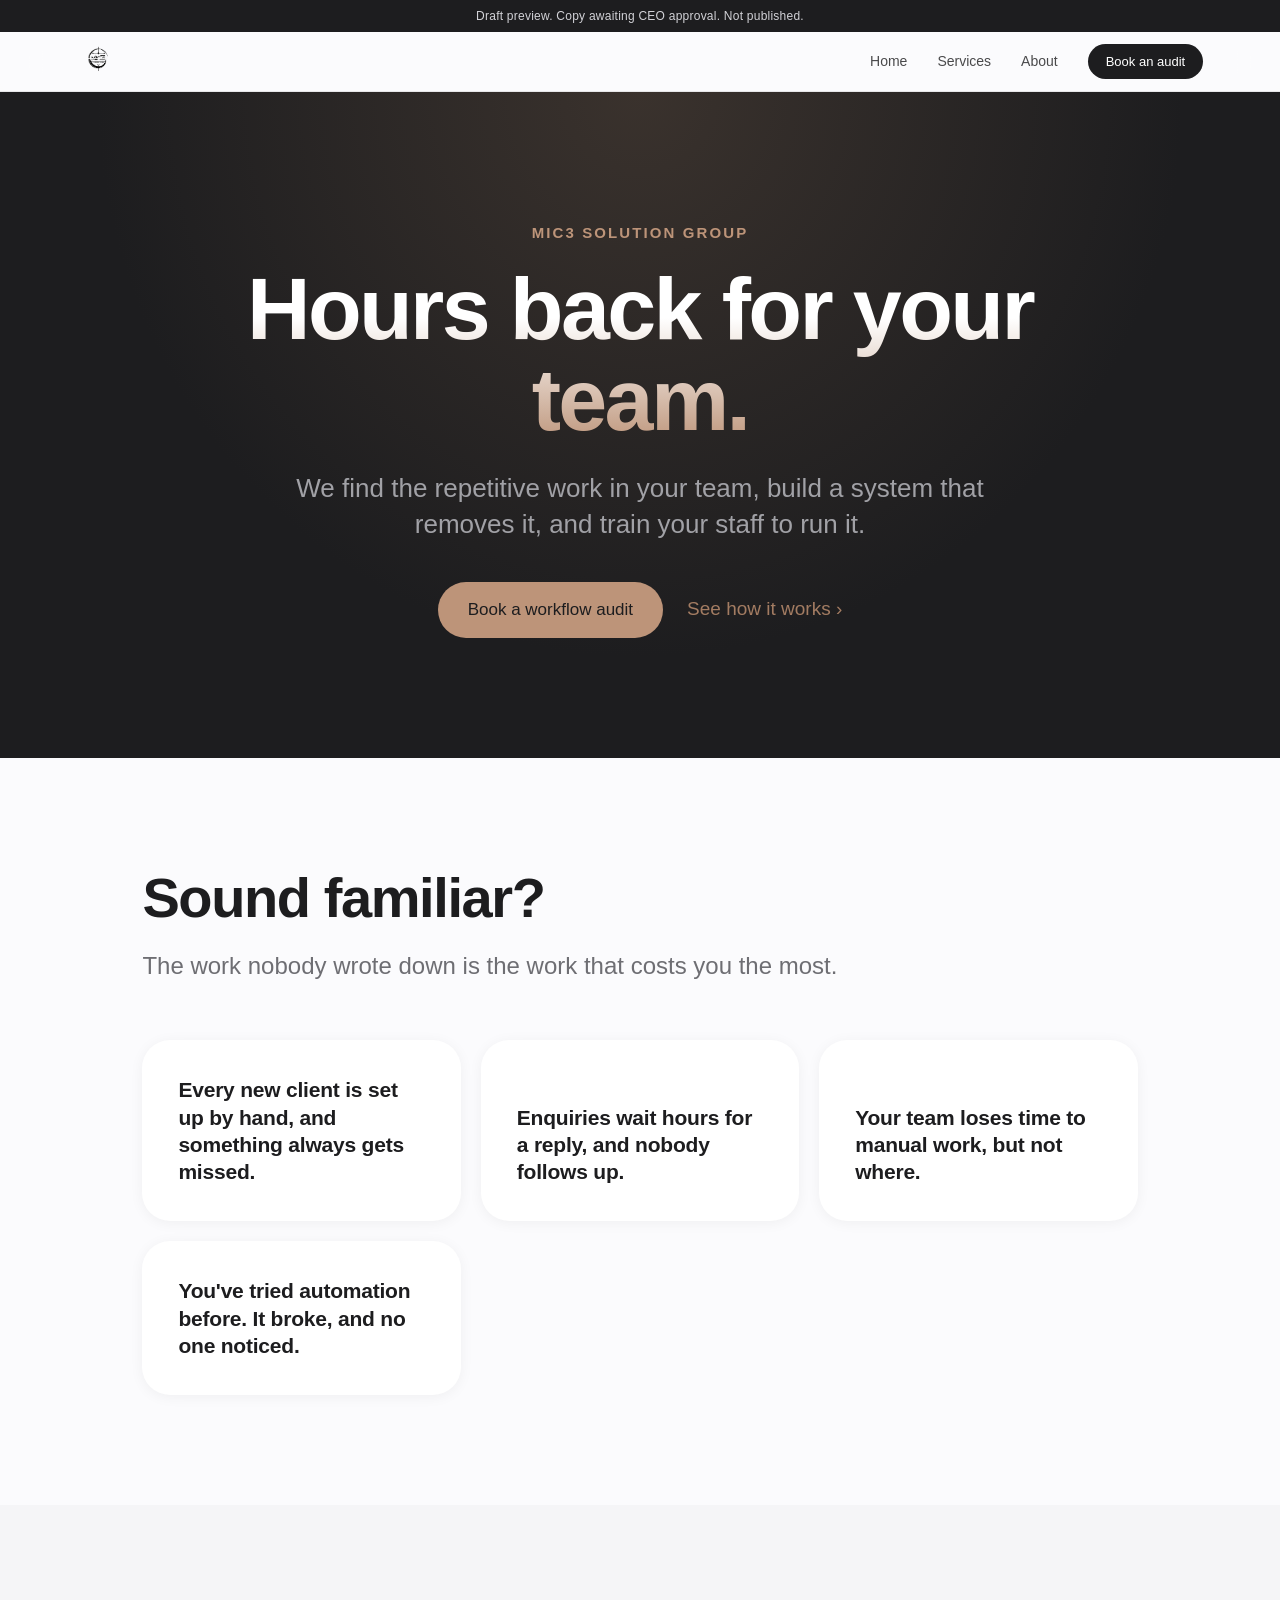
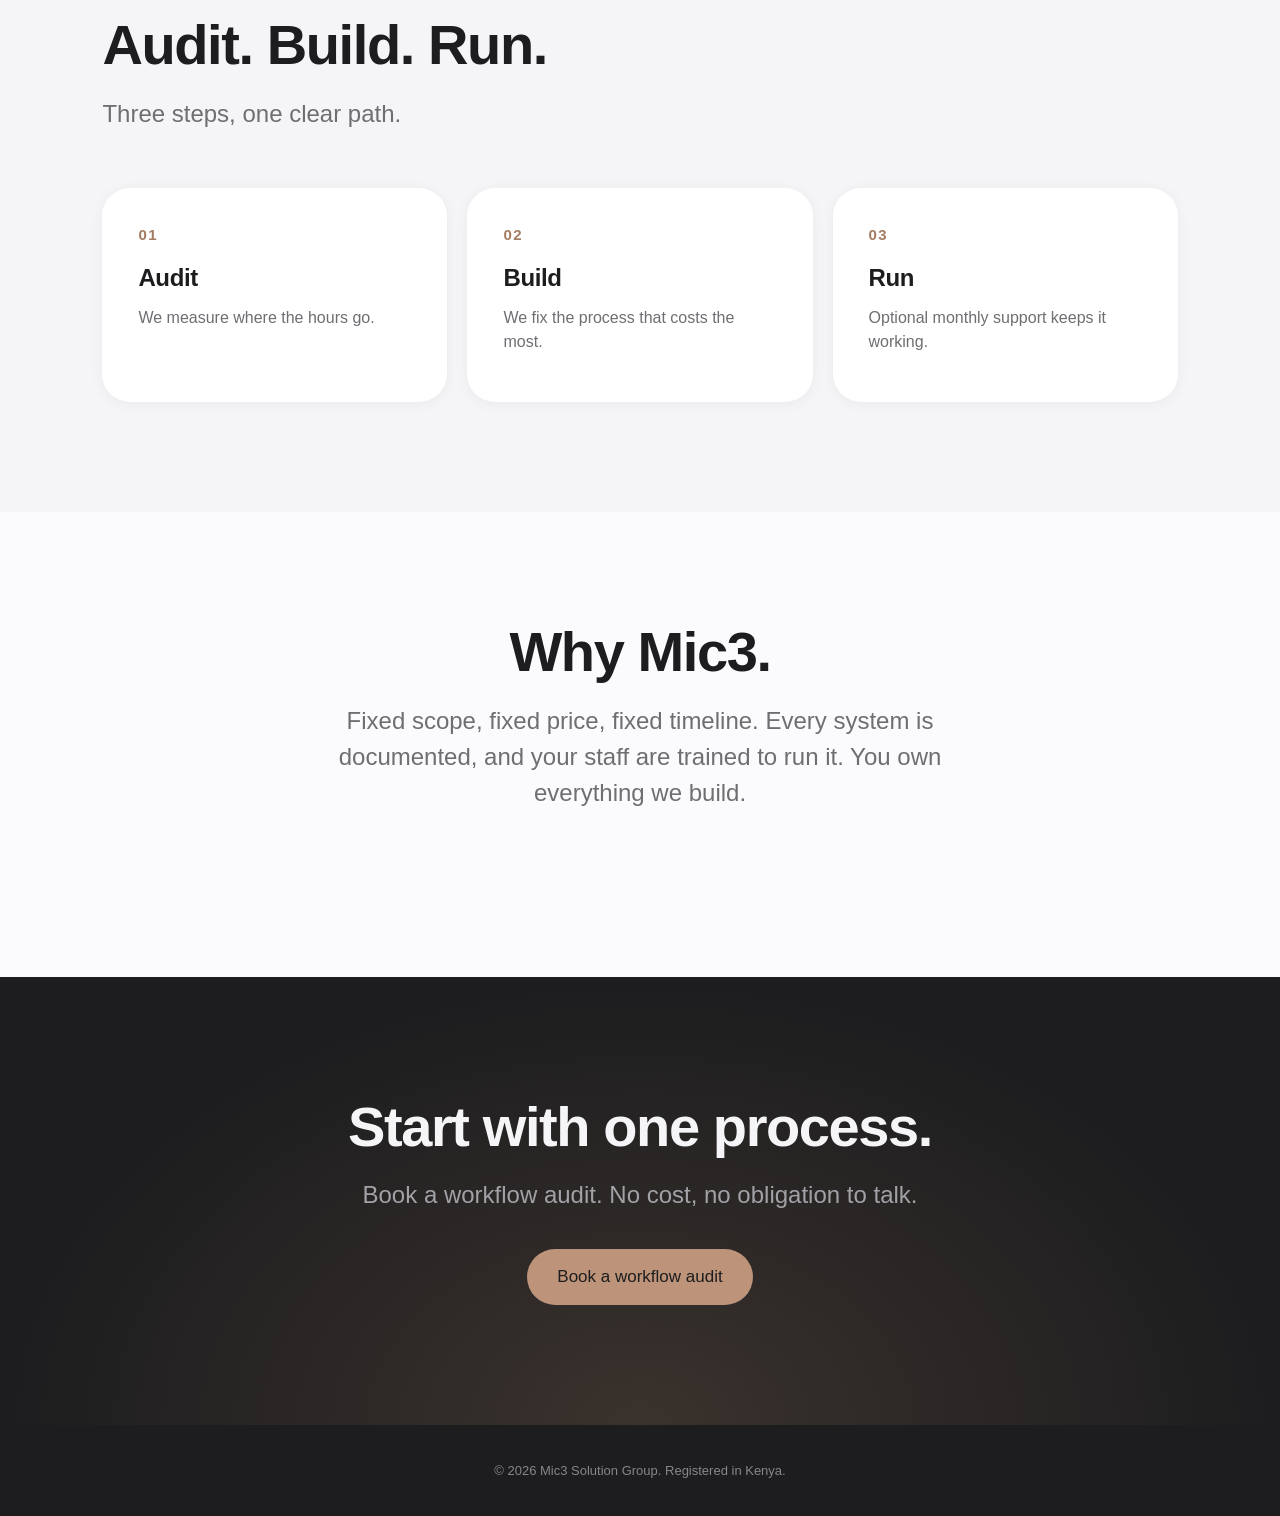
==== index.html @ 52fc053f "Mic3 website draft v1" ====
<!doctype html><html lang="en"><head><meta charset="utf-8"><meta name="viewport" content="width=device-width,initial-scale=1"><title>Mic3 Solution Group</title><link rel="stylesheet" href="style.css"></head><body><div class="draft">Draft preview. Copy awaiting CEO approval. Not published.</div><header><a href="index.html"><img src="assets/logo-black.png" alt="Mic3 Solution Group"></a><nav><a href="index.html">Home</a><a href="services.html">Services</a><a href="about.html">About</a><a class="btn" href="book-an-audit.html">Book an audit</a></nav></header>
<div class="hero"><p class="eyebrow">Mic3 Solution Group</p><h1>Hours back for your team.</h1><p class="sub">We find the repetitive work in your team, build a system that removes it, and train your staff to run it.</p><a class="btn copper" href="book-an-audit.html">Book a workflow audit</a><a class="link" href="#how">See how it works &rsaquo;</a></div>
<section class="pain"><h2 class="reveal">Sound familiar?</h2><p class="lead reveal">The work nobody wrote down is the work that costs you the most.</p><div class="grid">
<div class="card reveal">Every new client is set up by hand, and something always gets missed.</div><div class="card reveal">Enquiries wait hours for a reply, and nobody follows up.</div><div class="card reveal">Your team loses time to manual work, but not where.</div><div class="card reveal">You've tried automation before. It broke, and no one noticed.</div></div></section>
<section class="full" id="how"><div><h2 class="reveal">Audit. Build. Run.</h2><p class="lead reveal">Three steps, one clear path.</p><div class="grid">
<div class="card reveal"><div class="num">01</div><h3>Audit</h3><p>We measure where the hours go.</p></div><div class="card reveal"><div class="num">02</div><h3>Build</h3><p>We fix the process that costs the most.</p></div><div class="card reveal"><div class="num">03</div><h3>Run</h3><p>Optional monthly support keeps it working.</p></div></div></div></section>
<section class="center"><h2 class="reveal">Why Mic3.</h2><p class="lead reveal">Fixed scope, fixed price, fixed timeline. Every system is documented, and your staff are trained to run it. You own everything we build.</p></section>
<section class="cta"><h2 class="reveal">Start with one process.</h2><p class="lead reveal">Book a workflow audit. No cost, no obligation to talk.</p><a class="btn copper" href="book-an-audit.html">Book a workflow audit</a></section>
<footer>&copy; 2026 Mic3 Solution Group. Registered in Kenya.</footer><script src="script.js"></script></body></html>
---- style.css ----
:root{--copper:#bd9479;--copper-d:#a37c62;--ink:#1d1d1f;--grey:#6e6e73;--bg:#fbfbfd;--earth:#5b4f47;--card:#fff}
*{box-sizing:border-box}html{scroll-behavior:smooth}
body{margin:0;font-family:-apple-system,BlinkMacSystemFont,"SF Pro Display","Inter","Segoe UI",Roboto,sans-serif;color:var(--ink);background:var(--bg);line-height:1.5;-webkit-font-smoothing:antialiased}
.draft{background:#1d1d1f;color:#d2d2d7;text-align:center;padding:7px;font-size:12px;letter-spacing:.02em}
header{position:sticky;top:0;z-index:10;display:flex;justify-content:space-between;align-items:center;padding:0 max(6%,24px);height:60px;background:rgba(251,251,253,.72);backdrop-filter:saturate(180%) blur(20px);-webkit-backdrop-filter:saturate(180%) blur(20px);border-bottom:1px solid rgba(0,0,0,.08)}
header img{height:46px;display:block}
nav{display:flex;align-items:center;gap:30px}nav a{color:var(--ink);text-decoration:none;font-size:14px;opacity:.8;transition:.2s}nav a:hover{opacity:1}
nav a.btn{opacity:1;padding:8px 18px;font-size:13px}
.btn{display:inline-block;background:var(--ink);color:#fff;padding:15px 30px;border-radius:980px;text-decoration:none;font-weight:500;font-size:17px;transition:transform .2s,background .2s;border:0}
.btn:hover{background:#000;transform:scale(1.03)}
.btn.copper{background:var(--copper);color:#1d1d1f}.btn.copper:hover{background:var(--copper-d)}
.link{color:var(--copper-d);text-decoration:none;font-size:19px;margin-left:24px}.link:hover{text-decoration:underline}
.hero{text-align:center;padding:130px 8% 120px;background:radial-gradient(ellipse at 50% 0%,#3a322d 0%,#1d1d1f 60%);color:#f5f5f7}
.eyebrow{color:var(--copper);font-size:15px;font-weight:600;letter-spacing:.14em;text-transform:uppercase;margin:0 0 18px}
.hero h1{font-size:clamp(42px,7.5vw,88px);line-height:1.04;letter-spacing:-.03em;font-weight:700;margin:0 auto 24px;max-width:960px;background:linear-gradient(180deg,#fff 30%,#bd9479);-webkit-background-clip:text;background-clip:text;color:transparent}
.hero p.sub{font-size:clamp(19px,2.2vw,26px);color:#a1a1a6;max-width:700px;margin:0 auto 40px;line-height:1.4}
section{padding:110px max(8%,24px);max-width:1200px;margin:0 auto}
section.full{max-width:none;background:#f5f5f7}section.full>div{max-width:1200px;margin:0 auto}
h2{font-size:clamp(32px,5vw,56px);line-height:1.08;letter-spacing:-.025em;font-weight:700;margin:0 0 20px;color:var(--ink)}
.lead{font-size:clamp(18px,2vw,24px);color:var(--grey);max-width:720px;margin:0 0 56px}
.grid{display:grid;grid-template-columns:repeat(auto-fit,minmax(260px,1fr));gap:20px}
.card{background:var(--card);border-radius:28px;padding:36px;box-shadow:0 2px 14px rgba(0,0,0,.05);transition:transform .35s,box-shadow .35s}
.card:hover{transform:translateY(-6px);box-shadow:0 18px 40px rgba(0,0,0,.09)}
.card h3{font-size:24px;letter-spacing:-.015em;margin:0 0 10px}.card p{color:var(--grey);margin:0 0 12px}
.num{font-size:15px;font-weight:600;color:var(--copper-d);margin-bottom:14px;letter-spacing:.1em}
.price{color:var(--copper-d)!important;font-weight:600;font-size:17px}
.pain .card{font-size:21px;font-weight:600;letter-spacing:-.01em;line-height:1.3;min-height:150px;display:flex;align-items:flex-end}
.center{text-align:center}.center .lead{margin-left:auto;margin-right:auto}
.cta{background:radial-gradient(ellipse at 50% 100%,#3a322d 0%,#1d1d1f 70%);color:#f5f5f7;max-width:none;text-align:center;padding:120px 8%}
.cta h2{color:#f5f5f7}.cta .lead{color:#a1a1a6;margin:0 auto 36px}
form{max-width:560px;display:grid;gap:14px}
input,select,textarea{padding:16px 18px;border:1px solid #d2d2d7;border-radius:14px;font:inherit;font-size:17px;width:100%;background:#fff;transition:.2s}
input:focus,select:focus,textarea:focus{outline:none;border-color:var(--copper);box-shadow:0 0 0 4px rgba(189,148,121,.25)}
small{color:var(--grey)}
.page{padding-top:90px}
footer{padding:36px max(8%,24px);background:#1d1d1f;color:#86868b;font-size:13px;text-align:center}
.reveal{opacity:0;transform:translateY(34px);transition:opacity .9s ease,transform .9s ease}.reveal.in{opacity:1;transform:none}
@media(max-width:700px){nav a:not(.btn){display:none}section{padding:70px 24px}.hero{padding:90px 24px}}
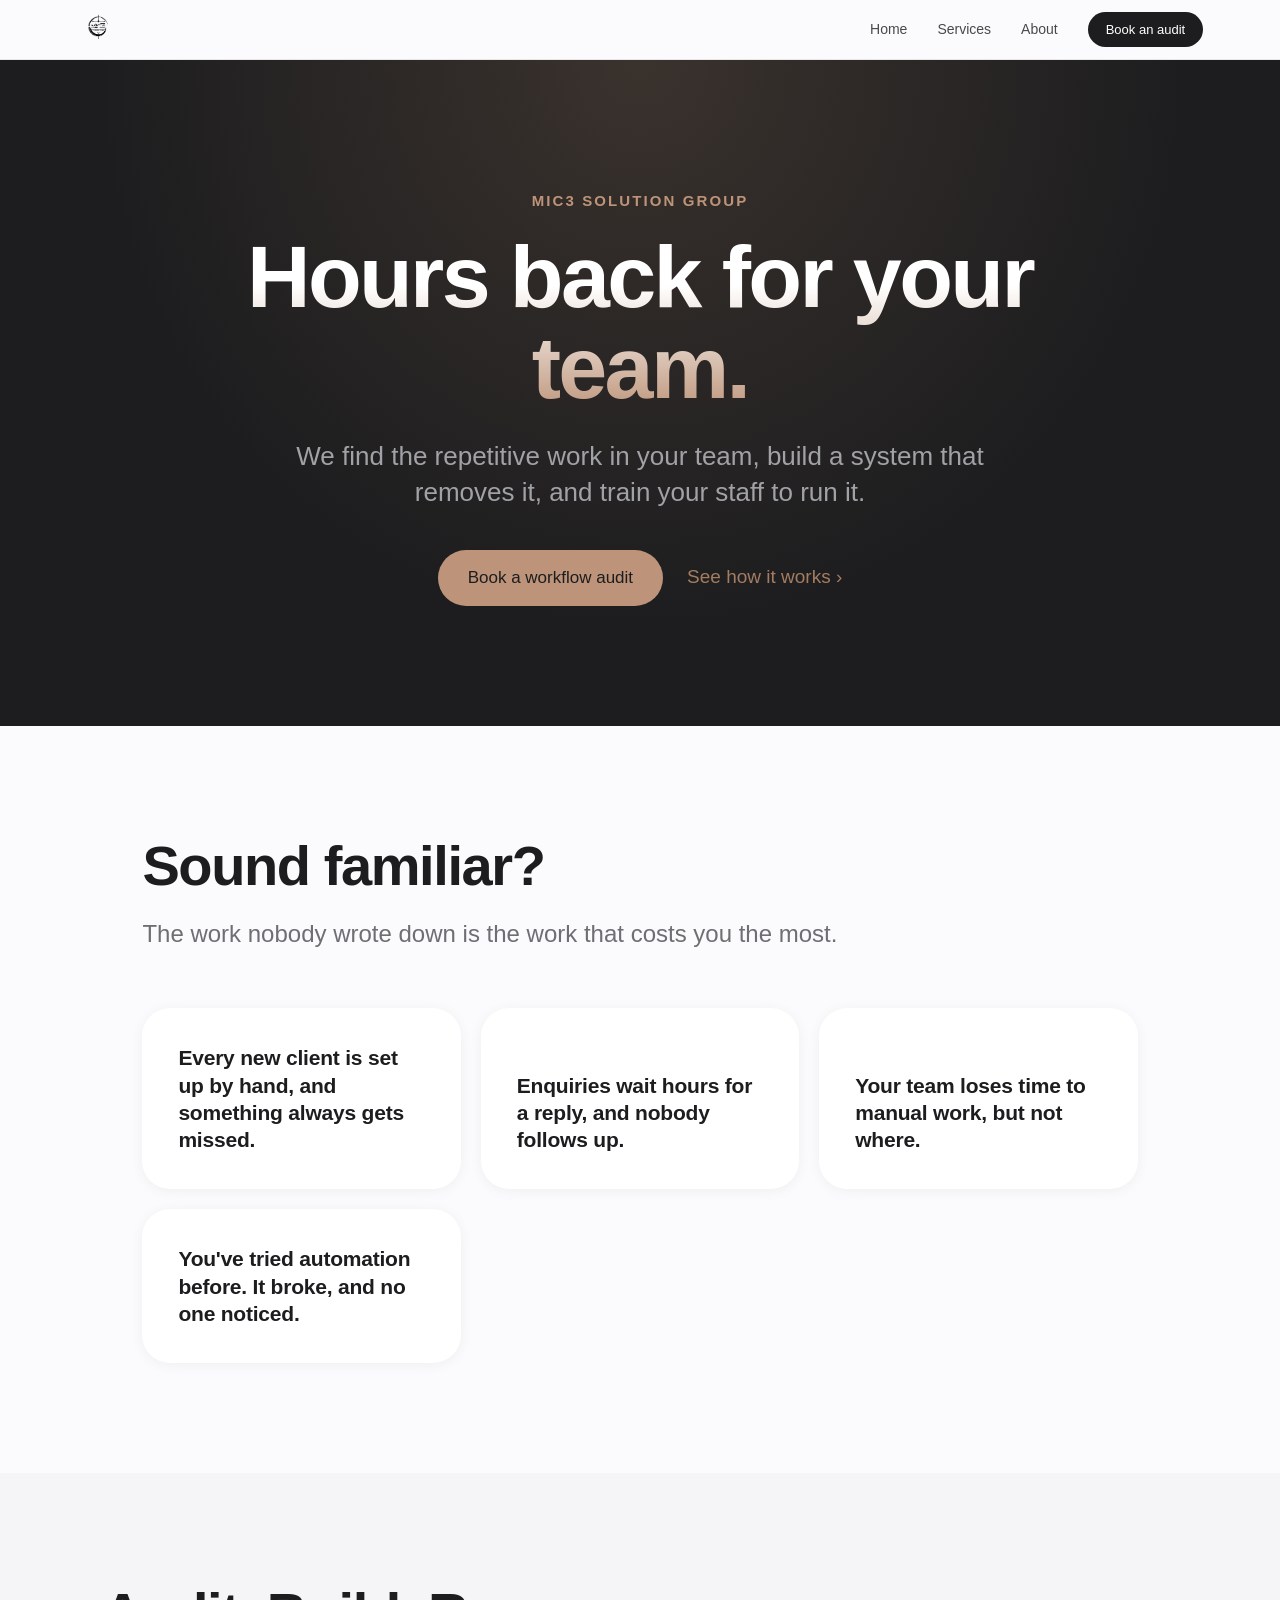
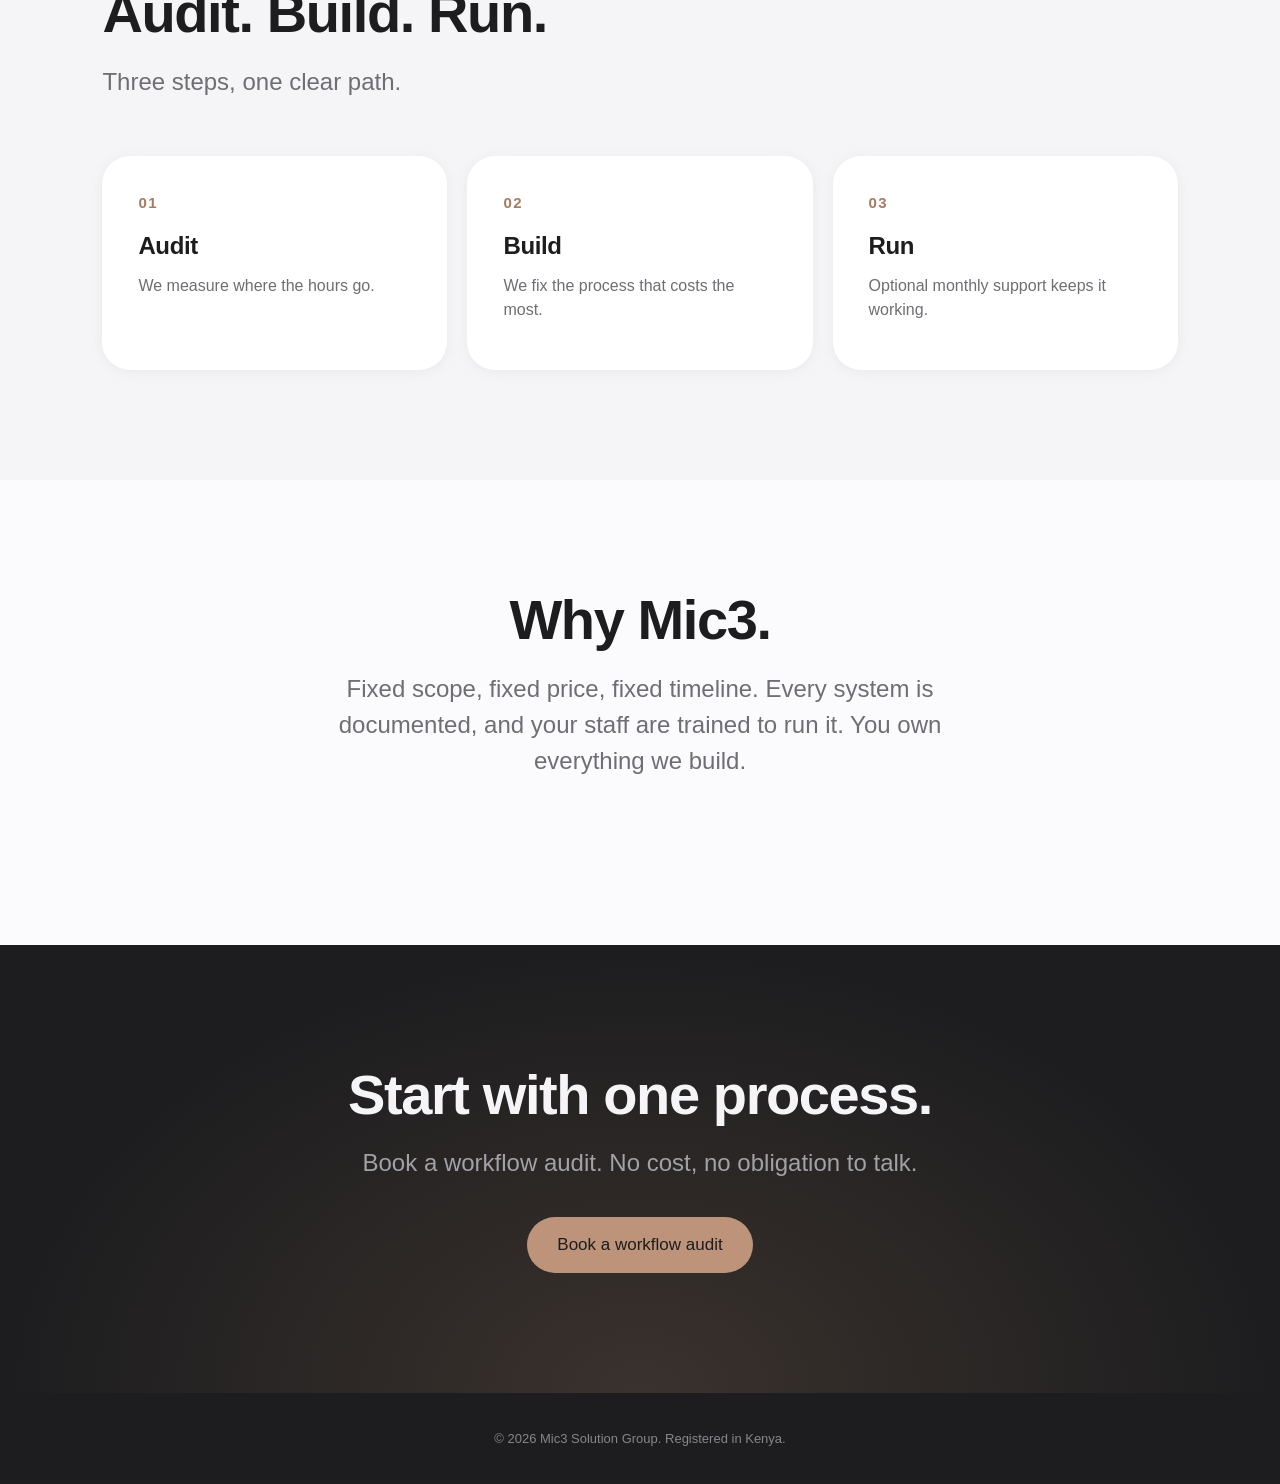
==== commit ddbd0970: "Remove draft banner" ====
--- a/index.html
+++ b/index.html
@@ -1,4 +1,4 @@
-<!doctype html><html lang="en"><head><meta charset="utf-8"><meta name="viewport" content="width=device-width,initial-scale=1"><title>Mic3 Solution Group</title><link rel="stylesheet" href="style.css"></head><body><div class="draft">Draft preview. Copy awaiting CEO approval. Not published.</div><header><a href="index.html"><img src="assets/logo-black.png" alt="Mic3 Solution Group"></a><nav><a href="index.html">Home</a><a href="services.html">Services</a><a href="about.html">About</a><a class="btn" href="book-an-audit.html">Book an audit</a></nav></header>
+<!doctype html><html lang="en"><head><meta charset="utf-8"><meta name="viewport" content="width=device-width,initial-scale=1"><title>Mic3 Solution Group</title><link rel="stylesheet" href="style.css"></head><body><header><a href="index.html"><img src="assets/logo-black.png" alt="Mic3 Solution Group"></a><nav><a href="index.html">Home</a><a href="services.html">Services</a><a href="about.html">About</a><a class="btn" href="book-an-audit.html">Book an audit</a></nav></header>
 <div class="hero"><p class="eyebrow">Mic3 Solution Group</p><h1>Hours back for your team.</h1><p class="sub">We find the repetitive work in your team, build a system that removes it, and train your staff to run it.</p><a class="btn copper" href="book-an-audit.html">Book a workflow audit</a><a class="link" href="#how">See how it works &rsaquo;</a></div>
 <section class="pain"><h2 class="reveal">Sound familiar?</h2><p class="lead reveal">The work nobody wrote down is the work that costs you the most.</p><div class="grid">
 <div class="card reveal">Every new client is set up by hand, and something always gets missed.</div><div class="card reveal">Enquiries wait hours for a reply, and nobody follows up.</div><div class="card reveal">Your team loses time to manual work, but not where.</div><div class="card reveal">You've tried automation before. It broke, and no one noticed.</div></div></section>
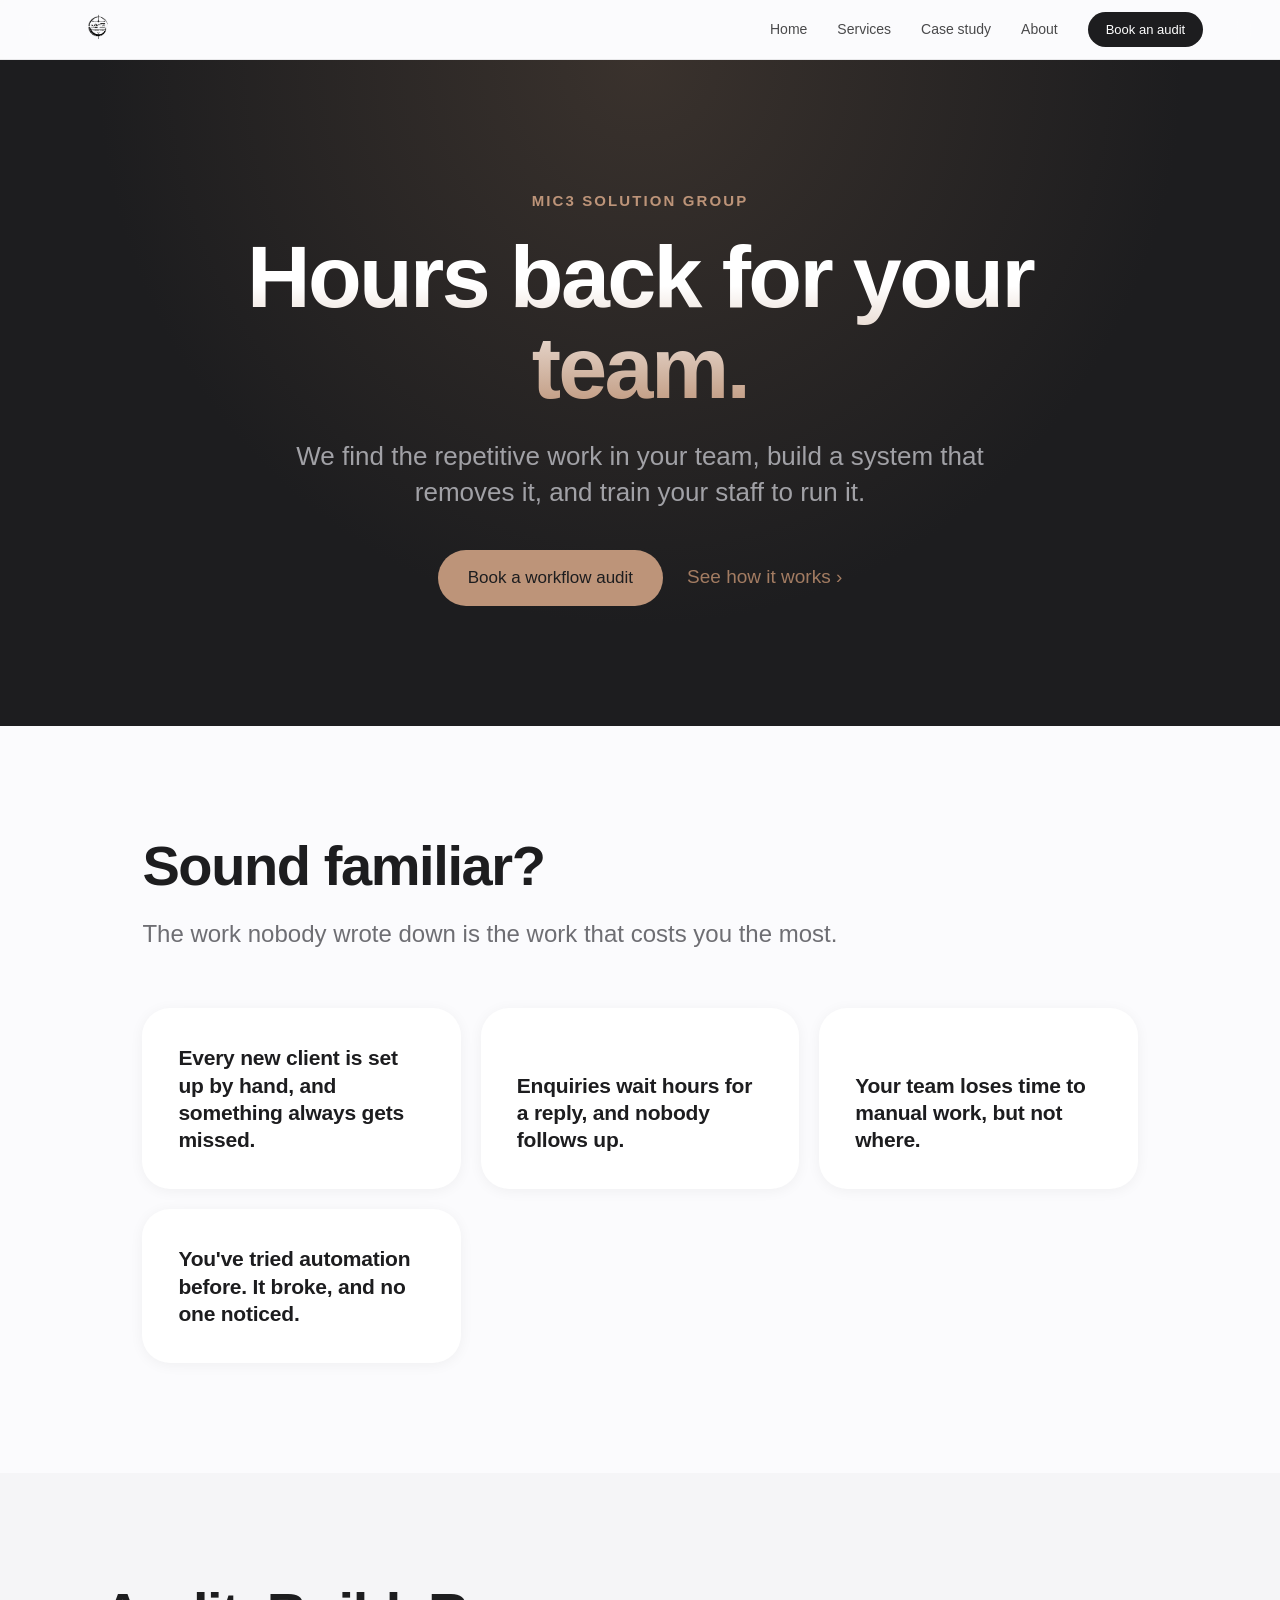
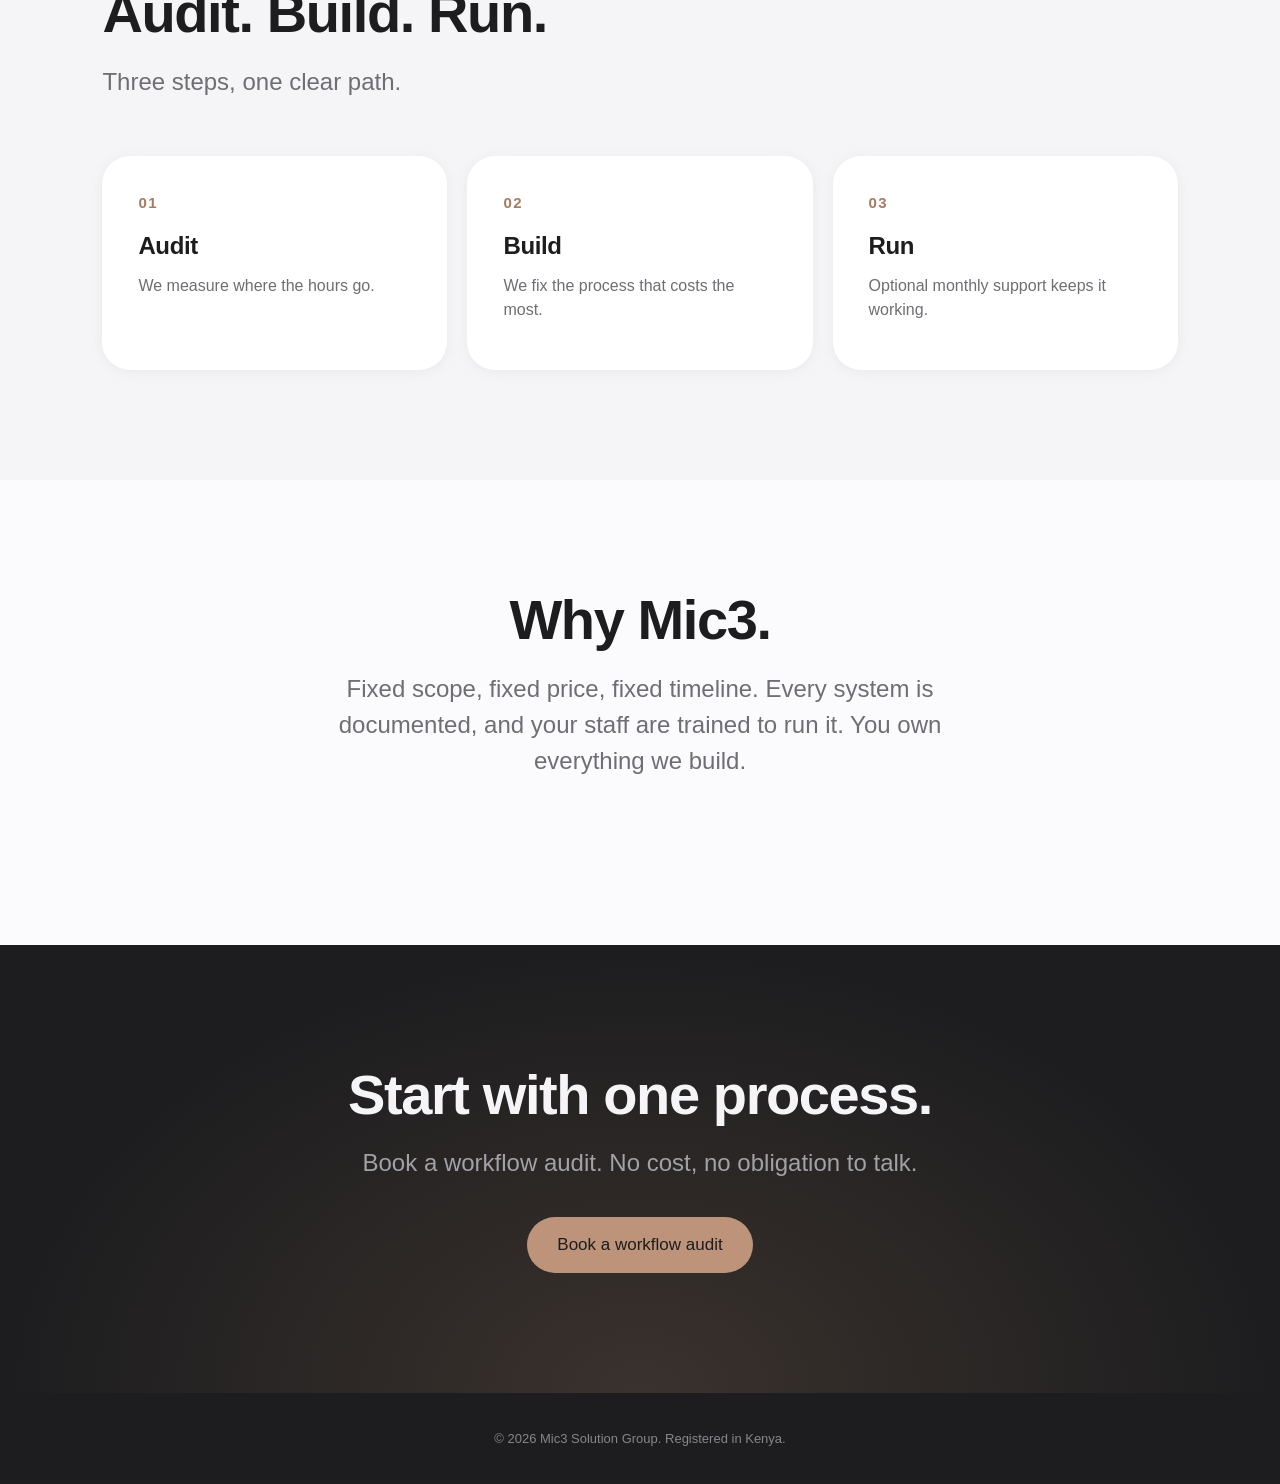
==== commit 58a2fdb5: "Add case study page and nav link" ====
--- a/index.html
+++ b/index.html
@@ -1,4 +1,4 @@
-<!doctype html><html lang="en"><head><meta charset="utf-8"><meta name="viewport" content="width=device-width,initial-scale=1"><title>Mic3 Solution Group</title><link rel="stylesheet" href="style.css"></head><body><header><a href="index.html"><img src="assets/logo-black.png" alt="Mic3 Solution Group"></a><nav><a href="index.html">Home</a><a href="services.html">Services</a><a href="about.html">About</a><a class="btn" href="book-an-audit.html">Book an audit</a></nav></header>
+<!doctype html><html lang="en"><head><meta charset="utf-8"><meta name="viewport" content="width=device-width,initial-scale=1"><title>Mic3 Solution Group</title><link rel="stylesheet" href="style.css"></head><body><header><a href="index.html"><img src="assets/logo-black.png" alt="Mic3 Solution Group"></a><nav><a href="index.html">Home</a><a href="services.html">Services</a><a href="case-study.html">Case study</a><a href="about.html">About</a><a class="btn" href="book-an-audit.html">Book an audit</a></nav></header>
 <div class="hero"><p class="eyebrow">Mic3 Solution Group</p><h1>Hours back for your team.</h1><p class="sub">We find the repetitive work in your team, build a system that removes it, and train your staff to run it.</p><a class="btn copper" href="book-an-audit.html">Book a workflow audit</a><a class="link" href="#how">See how it works &rsaquo;</a></div>
 <section class="pain"><h2 class="reveal">Sound familiar?</h2><p class="lead reveal">The work nobody wrote down is the work that costs you the most.</p><div class="grid">
 <div class="card reveal">Every new client is set up by hand, and something always gets missed.</div><div class="card reveal">Enquiries wait hours for a reply, and nobody follows up.</div><div class="card reveal">Your team loses time to manual work, but not where.</div><div class="card reveal">You've tried automation before. It broke, and no one noticed.</div></div></section>
--- a/style.css
+++ b/style.css
@@ -36,3 +36,12 @@
 footer{padding:36px max(8%,24px);background:#1d1d1f;color:#86868b;font-size:13px;text-align:center}
 .reveal{opacity:0;transform:translateY(34px);transition:opacity .9s ease,transform .9s ease}.reveal.in{opacity:1;transform:none}
 @media(max-width:700px){nav a:not(.btn){display:none}section{padding:70px 24px}.hero{padding:90px 24px}}
+.cs-hero{padding:120px 8% 90px;text-align:left}
+.cs-hero h1{font-size:clamp(38px,6vw,68px);margin:0 0 20px;max-width:900px}
+.tag{display:inline-block;border:1px solid var(--copper);color:var(--copper);border-radius:980px;padding:6px 16px;font-size:13px;letter-spacing:.08em;text-transform:uppercase;margin-bottom:24px}
+.stats{display:grid;grid-template-columns:repeat(auto-fit,minmax(240px,1fr));gap:20px;margin-top:-60px;position:relative;z-index:2;padding:0 max(8%,24px);max-width:1200px;margin-left:auto;margin-right:auto}
+.stat{background:#fff;border-radius:28px;padding:34px;box-shadow:0 12px 40px rgba(0,0,0,.1)}
+.stat .big{font-size:48px;font-weight:700;letter-spacing:-.03em;color:var(--copper-d);line-height:1}
+.stat .lbl{font-weight:600;margin:10px 0 6px}.stat small{display:block}
+.two{display:grid;grid-template-columns:1fr 2fr;gap:50px}@media(max-width:800px){.two{grid-template-columns:1fr}}
+.two h2{font-size:34px}.two ul{padding-left:20px;color:var(--grey);font-size:19px}.two li{margin-bottom:12px}.two p{color:var(--grey);font-size:19px;margin-top:0}
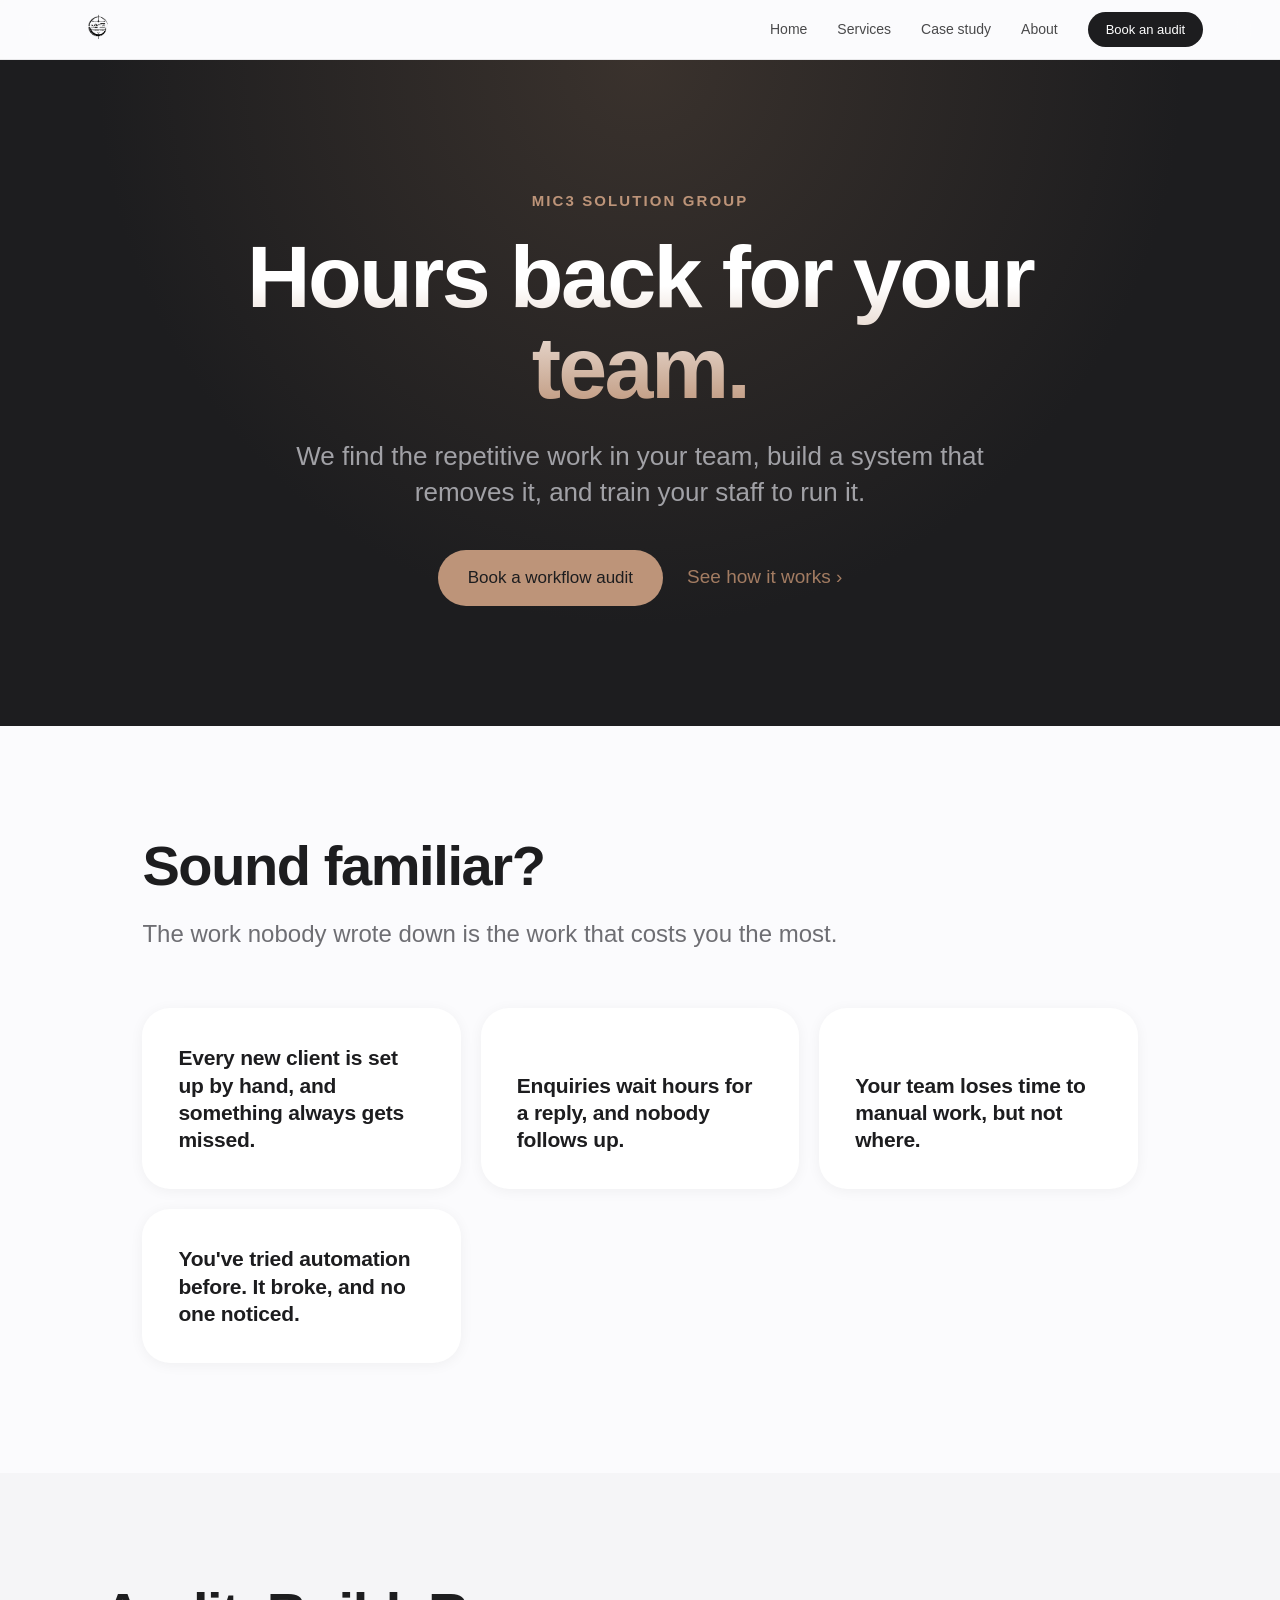
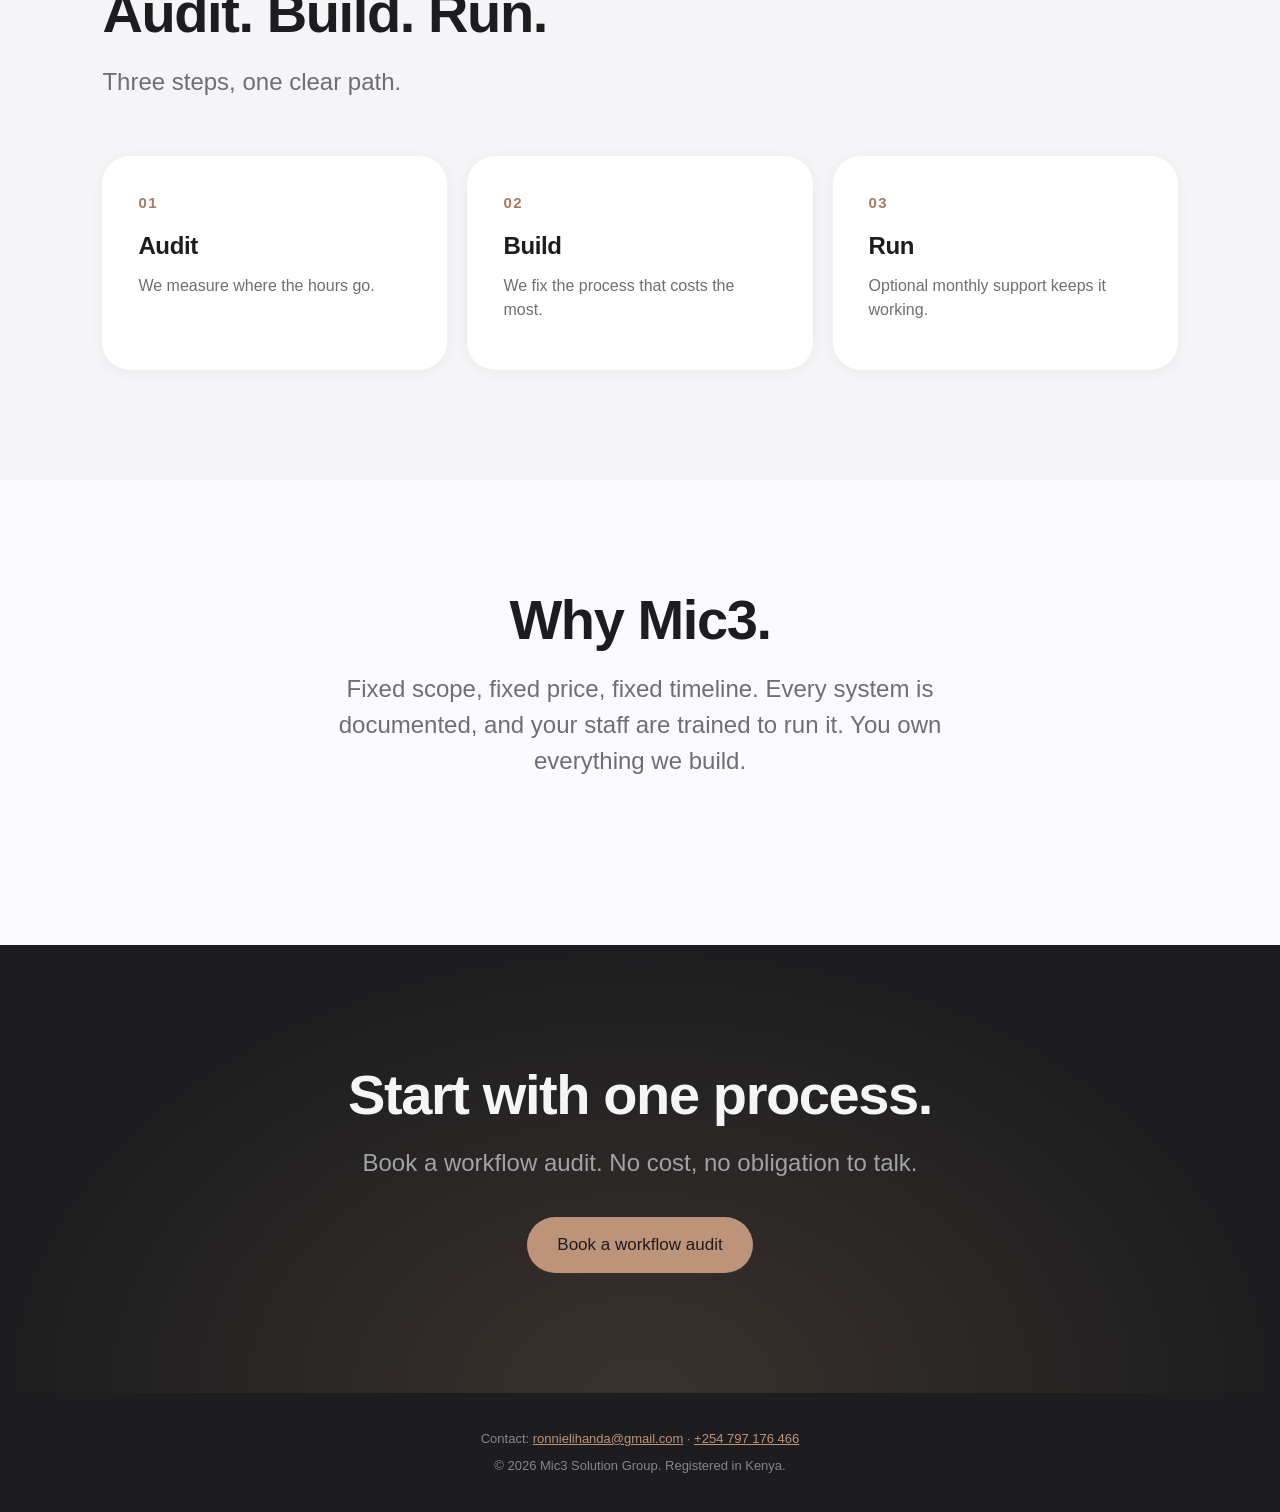
==== commit 6cf9e093: "Add official contact email and phone to footer and booking page" ====
--- a/index.html
+++ b/index.html
@@ -6,4 +6,4 @@
 <div class="card reveal"><div class="num">01</div><h3>Audit</h3><p>We measure where the hours go.</p></div><div class="card reveal"><div class="num">02</div><h3>Build</h3><p>We fix the process that costs the most.</p></div><div class="card reveal"><div class="num">03</div><h3>Run</h3><p>Optional monthly support keeps it working.</p></div></div></div></section>
 <section class="center"><h2 class="reveal">Why Mic3.</h2><p class="lead reveal">Fixed scope, fixed price, fixed timeline. Every system is documented, and your staff are trained to run it. You own everything we build.</p></section>
 <section class="cta"><h2 class="reveal">Start with one process.</h2><p class="lead reveal">Book a workflow audit. No cost, no obligation to talk.</p><a class="btn copper" href="book-an-audit.html">Book a workflow audit</a></section>
-<footer>&copy; 2026 Mic3 Solution Group. Registered in Kenya.</footer><script src="script.js"></script></body></html>
+<footer><p style="margin:0 0 8px">Contact: <a href="mailto:ronnielihanda@gmail.com" style="color:#bd9479">ronnielihanda@gmail.com</a> &middot; <a href="tel:+254797176466" style="color:#bd9479">+254 797 176 466</a></p>&copy; 2026 Mic3 Solution Group. Registered in Kenya.</footer><script src="script.js"></script></body></html>
--- a/style.css
+++ b/style.css
@@ -35,7 +35,7 @@
 .page{padding-top:90px}
 footer{padding:36px max(8%,24px);background:#1d1d1f;color:#86868b;font-size:13px;text-align:center}
 .reveal{opacity:0;transform:translateY(34px);transition:opacity .9s ease,transform .9s ease}.reveal.in{opacity:1;transform:none}
-@media(max-width:700px){nav a:not(.btn){display:none}section{padding:70px 24px}.hero{padding:90px 24px}}
+@media(max-width:700px){section{padding:70px 24px}.hero{padding:90px 24px}}
 .cs-hero{padding:120px 8% 90px;text-align:left}
 .cs-hero h1{font-size:clamp(38px,6vw,68px);margin:0 0 20px;max-width:900px}
 .tag{display:inline-block;border:1px solid var(--copper);color:var(--copper);border-radius:980px;padding:6px 16px;font-size:13px;letter-spacing:.08em;text-transform:uppercase;margin-bottom:24px}
@@ -45,3 +45,40 @@
 .stat .lbl{font-weight:600;margin:10px 0 6px}.stat small{display:block}
 .two{display:grid;grid-template-columns:1fr 2fr;gap:50px}@media(max-width:800px){.two{grid-template-columns:1fr}}
 .two h2{font-size:34px}.two ul{padding-left:20px;color:var(--grey);font-size:19px}.two li{margin-bottom:12px}.two p{color:var(--grey);font-size:19px;margin-top:0}
+.facts{display:grid;grid-template-columns:repeat(auto-fit,minmax(200px,1fr));gap:16px;margin-top:10px}
+.facts div{background:#fff;border-radius:20px;padding:22px;box-shadow:0 2px 14px rgba(0,0,0,.05)}
+.facts b{display:block;font-size:13px;letter-spacing:.1em;text-transform:uppercase;color:var(--copper-d);margin-bottom:6px}
+.flow{display:flex;flex-wrap:wrap;gap:10px;align-items:stretch;margin:12px 0 34px}
+.flow span{flex:1 1 130px;border-radius:18px;padding:18px 14px;text-align:center;font-weight:600;font-size:15px;position:relative}
+.flow.before span{background:#e8e4e0;color:#5b4f47}
+.flow.after span{background:var(--copper);color:#1d1d1f}
+.flow span:not(:last-child)::after{content:"\203A";position:absolute;right:-12px;top:50%;transform:translateY(-50%);font-size:24px;color:#5b4f47;z-index:2}
+.flowlabel{font-size:14px;letter-spacing:.1em;text-transform:uppercase;font-weight:600;color:var(--grey);margin:0}
+.tbl{width:100%;border-collapse:separate;border-spacing:0;background:#fff;border-radius:22px;overflow:hidden;box-shadow:0 2px 14px rgba(0,0,0,.05);font-size:17px}
+.tbl th{background:#1d1d1f;color:#fff;text-align:left;padding:16px 20px;font-weight:600;font-size:14px;letter-spacing:.06em;text-transform:uppercase}
+.tbl td{padding:16px 20px;border-top:1px solid #eee;color:var(--grey);vertical-align:top}
+.tbl td:first-child{color:var(--ink);font-weight:600}
+.tbl td.win{color:var(--copper-d);font-weight:700}
+.bars{margin-top:30px}.bar{display:flex;align-items:center;gap:14px;margin:10px 0}.bar i{width:70px;font-style:normal;font-weight:600;font-size:15px}
+.bar em{display:block;height:34px;border-radius:10px;font-style:normal;color:#1d1d1f;font-weight:700;padding:6px 12px;font-size:15px;white-space:nowrap}
+.bar .b1{background:#cfc8c2;width:18%}.bar .b2{background:var(--copper);width:100%}
+.stack{display:block}.stack h2{font-size:34px}.stack .intro{color:var(--grey);font-size:19px;max-width:720px;margin:0 0 28px}
+@media(max-width:700px){.flow span:not(:last-child)::after{display:none}.tbl{font-size:15px}.tbl th,.tbl td{padding:12px}}
+
+.menu-btn{display:none;background:none;border:0;width:44px;height:44px;cursor:pointer;padding:10px;margin-left:8px}
+.menu-btn span,.menu-btn span::before,.menu-btn span::after{display:block;width:24px;height:2px;background:var(--ink);border-radius:2px;position:relative;transition:.25s}
+.menu-btn span::before,.menu-btn span::after{content:"";position:absolute;left:0}
+.menu-btn span::before{top:-7px}.menu-btn span::after{top:7px}
+header.open .menu-btn span{background:transparent}
+header.open .menu-btn span::before{top:0;transform:rotate(45deg)}
+header.open .menu-btn span::after{top:0;transform:rotate(-45deg)}
+@media(max-width:820px){
+header{flex-wrap:wrap;height:auto;min-height:60px;padding-top:7px;padding-bottom:7px}
+.menu-btn{display:block;margin-left:auto}
+nav{display:none;width:100%;flex-direction:column;align-items:stretch;gap:0;padding:6px 0 14px}
+header.open nav{display:flex}
+nav a{padding:14px 4px;font-size:18px;opacity:1;border-bottom:1px solid rgba(0,0,0,.08)}
+nav a.btn{margin-top:14px;text-align:center;padding:14px 18px;font-size:16px;border-bottom:0;color:#fff}
+}
+img{max-width:100%;height:auto}
+.tbl{display:block;overflow-x:auto}
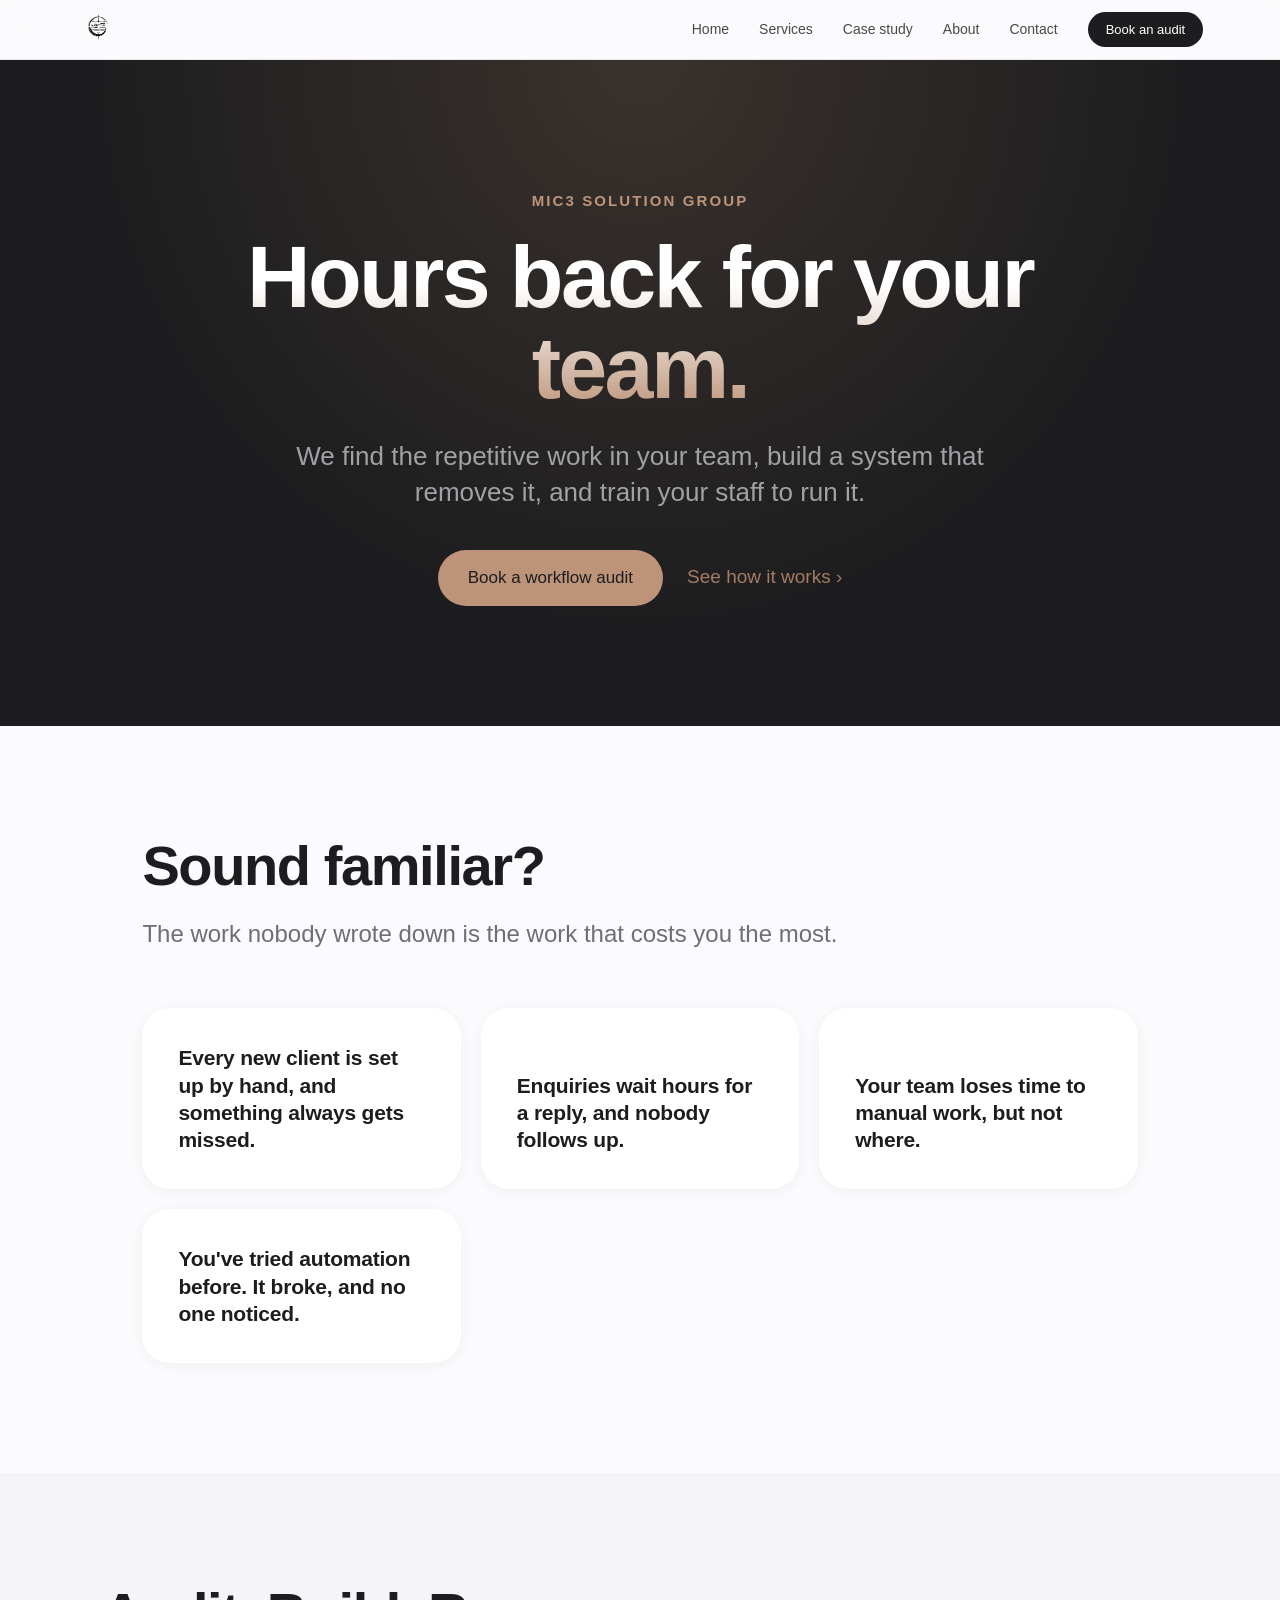
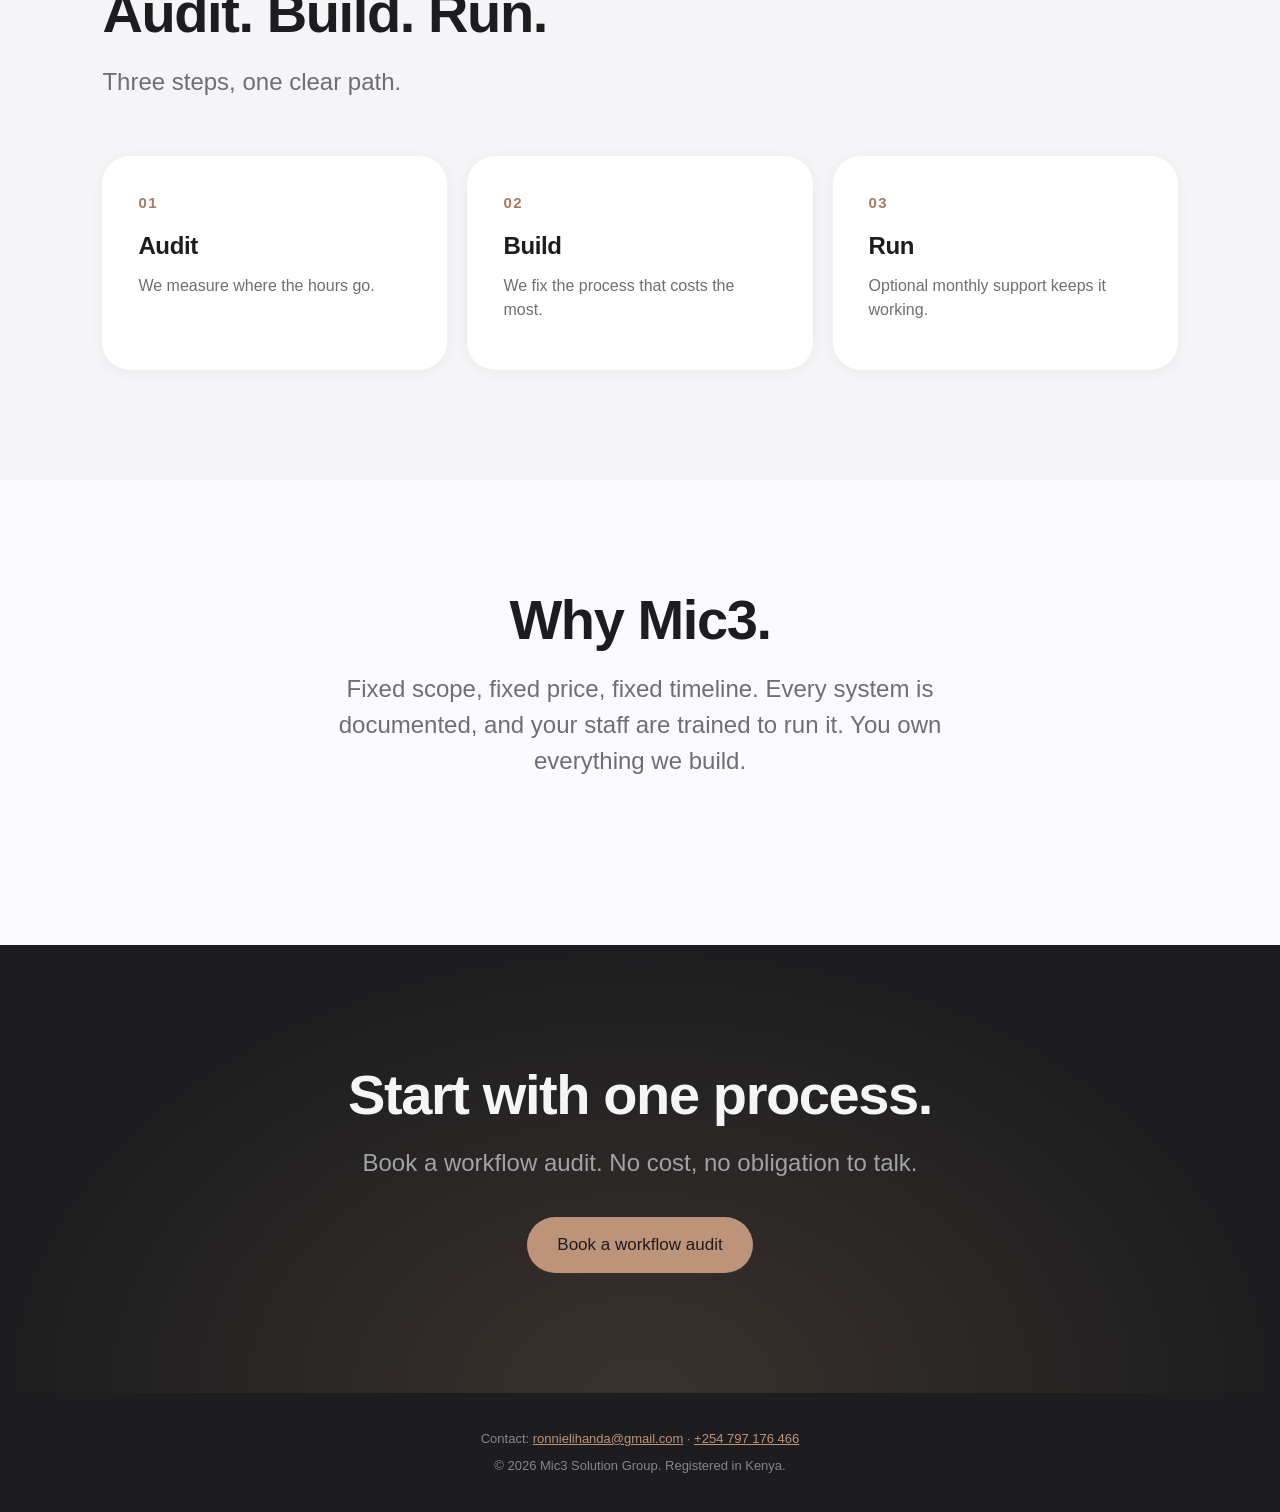
==== commit 7fc3eed8: "Add Contact page and nav link" ====
--- a/index.html
+++ b/index.html
@@ -1,4 +1,4 @@
-<!doctype html><html lang="en"><head><meta charset="utf-8"><meta name="viewport" content="width=device-width,initial-scale=1"><title>Mic3 Solution Group</title><link rel="stylesheet" href="style.css"></head><body><header><a href="index.html"><img src="assets/logo-black.png" alt="Mic3 Solution Group"></a><nav><a href="index.html">Home</a><a href="services.html">Services</a><a href="case-study.html">Case study</a><a href="about.html">About</a><a class="btn" href="book-an-audit.html">Book an audit</a></nav></header>
+<!doctype html><html lang="en"><head><meta charset="utf-8"><meta name="viewport" content="width=device-width,initial-scale=1"><title>Mic3 Solution Group</title><link rel="stylesheet" href="style.css"></head><body><header><a href="index.html"><img src="assets/logo-black.png" alt="Mic3 Solution Group"></a><nav><a href="index.html">Home</a><a href="services.html">Services</a><a href="case-study.html">Case study</a><a href="about.html">About</a><a href="contact.html">Contact</a><a class="btn" href="book-an-audit.html">Book an audit</a></nav></header>
 <div class="hero"><p class="eyebrow">Mic3 Solution Group</p><h1>Hours back for your team.</h1><p class="sub">We find the repetitive work in your team, build a system that removes it, and train your staff to run it.</p><a class="btn copper" href="book-an-audit.html">Book a workflow audit</a><a class="link" href="#how">See how it works &rsaquo;</a></div>
 <section class="pain"><h2 class="reveal">Sound familiar?</h2><p class="lead reveal">The work nobody wrote down is the work that costs you the most.</p><div class="grid">
 <div class="card reveal">Every new client is set up by hand, and something always gets missed.</div><div class="card reveal">Enquiries wait hours for a reply, and nobody follows up.</div><div class="card reveal">Your team loses time to manual work, but not where.</div><div class="card reveal">You've tried automation before. It broke, and no one noticed.</div></div></section>
